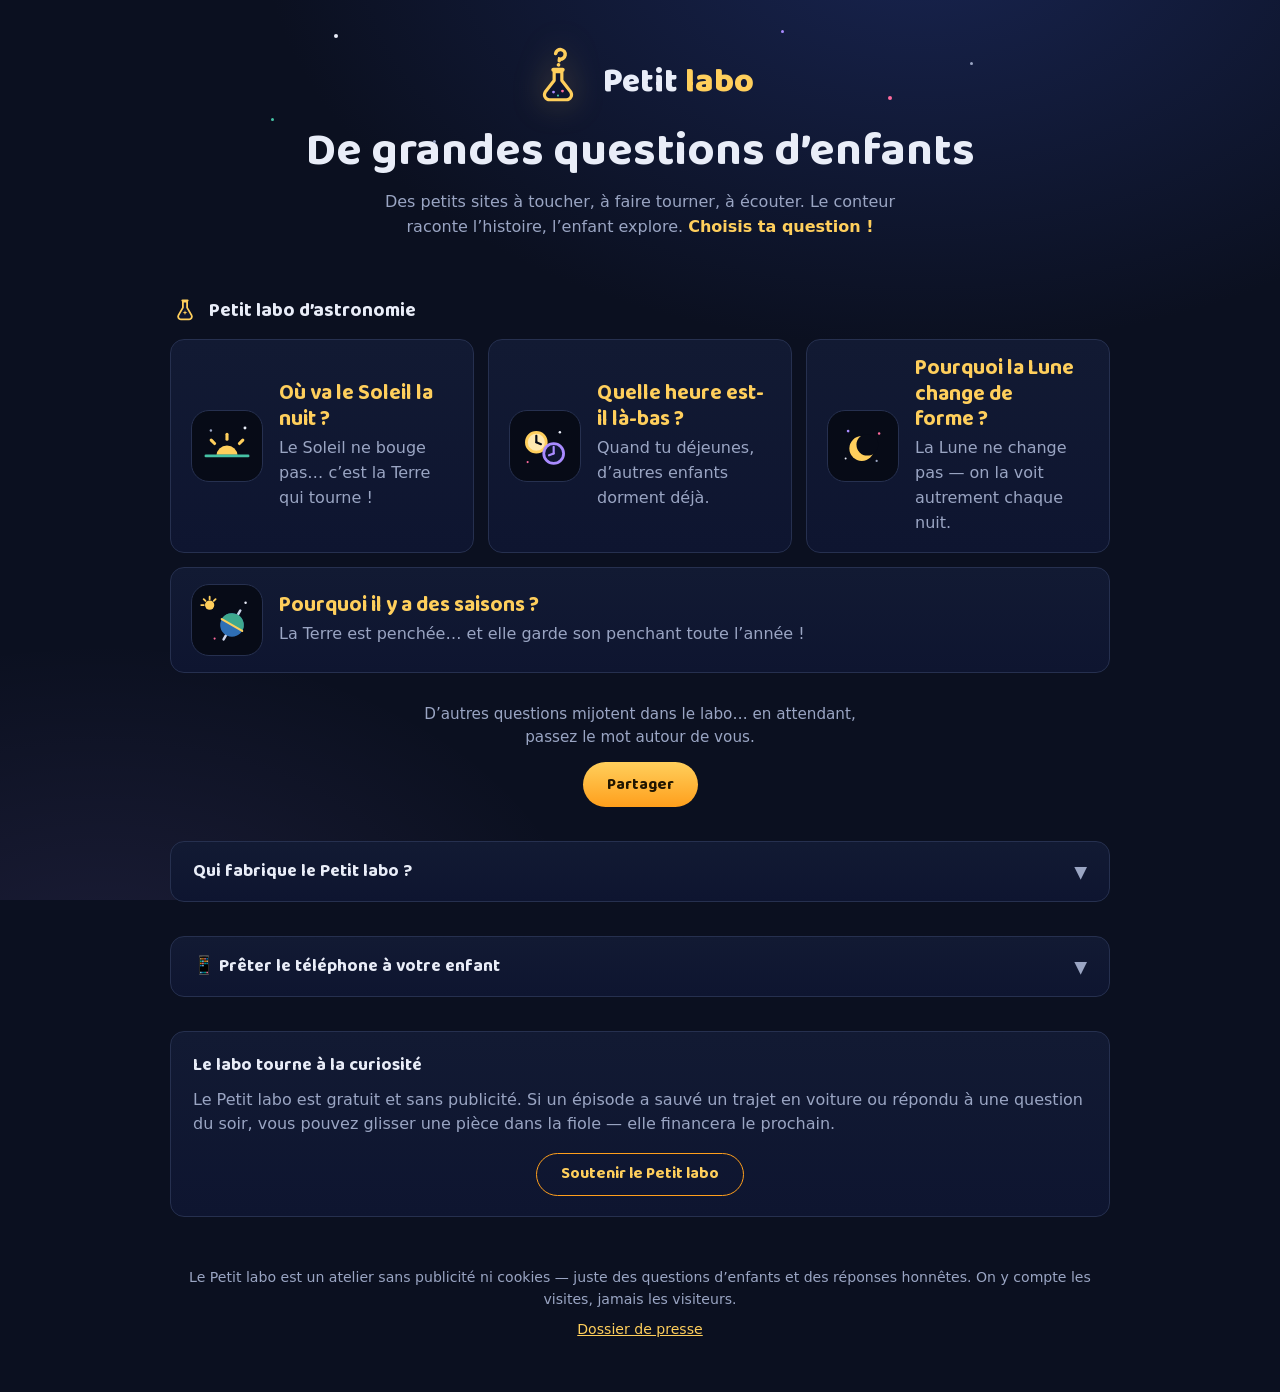
==== index.html @ 90652e2c "feat: l'épisode « Pourquoi il y a des saisons ? » rejoint le portail La carte de l'épisode (médaillo" ====
<!DOCTYPE html>
<html lang="fr">
<head>
  <meta charset="utf-8">
  <meta name="viewport" content="width=device-width, initial-scale=1, maximum-scale=1, user-scalable=no">
  <title>Petit labo — de grandes questions d’enfants</title>
  <meta name="description" content="De grandes questions d’enfants, de petits sites à toucher — gratuits et sans publicité. Où va le Soleil la nuit ? Pourquoi la Lune change de forme ?">
  <!-- socle SEO : adresse canonique (petit-labo.fr, sans www) -->
  <link rel="canonical" href="https://petit-labo.fr/">

  <!-- carte de partage (WhatsApp, iMessage, réseaux) — image générée par tools/build-og.mjs -->
  <meta property="og:type" content="website">
  <meta property="og:url" content="https://petit-labo.fr/">
  <meta property="og:title" content="Petit labo — de grandes questions d’enfants">
  <meta property="og:description" content="Où va le Soleil la nuit ? De petits sites à toucher, à faire tourner, à écouter.">
  <meta property="og:image" content="https://petit-labo.fr/assets/og.png">
  <meta property="og:image:width" content="1200">
  <meta property="og:image:height" content="630">
  <meta property="og:locale" content="fr_FR">
  <meta name="twitter:card" content="summary_large_image">

  <!-- PWA : installable sur l’écran d’accueil, plein écran, portée = tout le domaine -->
  <link rel="manifest" href="/manifest.json">
  <meta name="theme-color" content="#0b1020">
  <meta name="apple-mobile-web-app-capable" content="yes">
  <meta name="apple-mobile-web-app-status-bar-style" content="black-translucent">
  <meta name="apple-mobile-web-app-title" content="Petit labo">
  <link rel="apple-touch-icon" href="/apple-touch-icon.png">
  <link rel="icon" type="image/png" sizes="192x192" href="/icons/icon-192.png">
  <!-- favicon vectoriel : la fiole en version petites tailles (assets/marque/fiole-petite.svg) -->
  <link rel="icon" type="image/svg+xml" href="data:image/svg+xml,%3Csvg xmlns='http://www.w3.org/2000/svg' viewBox='0 0 100 100'%3E%3Cpath d='M44 40 L44 54 L30 72 A8 8 0 0 0 37 84 L63 84 A8 8 0 0 0 70 72 L56 54 L56 40 Z' fill='%230e1530' stroke='%23ffcf5c' stroke-width='6.5' stroke-linejoin='round'/%3E%3Crect x='39.5' y='34' width='21' height='6.5' rx='3.25' fill='%23ffcf5c'/%3E%3Cg transform='rotate(10 53 17)'%3E%3Cpath d='M45.5 13 A7.5 7.5 0 1 1 53 20.5 L53 23' fill='none' stroke='%23ffcf5c' stroke-width='7' stroke-linecap='round'/%3E%3Ccircle cx='53' cy='29.5' r='3.6' fill='%23ffcf5c'/%3E%3C/g%3E%3C/svg%3E">

  <link rel="stylesheet" href="/css/style.css">
  <!-- carte d'identité pour les moteurs de recherche : le site-mère des épisodes,
       en français, gratuit — rien que des faits déjà affichés sur la page -->
  <script type="application/ld+json">
  {
    "@context": "https://schema.org",
    "@type": "WebSite",
    "name": "Petit labo",
    "url": "https://petit-labo.fr/",
    "description": "De grandes questions d’enfants, de petits sites à toucher — gratuits et sans publicité.",
    "inLanguage": "fr"
  }
  </script>
</head>
<body>

  <header class="site-header">
    <!-- quelques étoiles posées dans le ciel de l'en-tête (décor) -->
    <span class="etoile-tete" style="width:4px;height:4px;background:#e9edf8;top:34px;left:16%" aria-hidden="true"></span>
    <span class="etoile-tete" style="width:3px;height:3px;background:#9aa5c3;top:62px;right:13%" aria-hidden="true"></span>
    <span class="etoile-tete" style="width:3px;height:3px;background:#46c2a5;top:118px;left:9%" aria-hidden="true"></span>
    <span class="etoile-tete" style="width:4px;height:4px;background:#ff6b9d;top:96px;right:22%" aria-hidden="true"></span>
    <span class="etoile-tete" style="width:3px;height:3px;background:#a98bff;top:30px;right:34%" aria-hidden="true"></span>
    <span class="etoile-tete" style="width:3px;height:3px;background:#9aa5c3;top:140px;left:27%" aria-hidden="true"></span>
    <!-- la marque d'un bloc : la fiole (assets/marque/fiole.svg) + le nom, côte à côte -->
    <p class="marque">
      <svg class="logo-fiole" viewBox="0 0 100 100" aria-hidden="true">
        <path d="M44 40 L44 54 L30 72 A8 8 0 0 0 37 84 L63 84 A8 8 0 0 0 70 72 L56 54 L56 40 Z"
              fill="#0e1530" stroke="#ffcf5c" stroke-width="5" stroke-linejoin="round"/>
        <circle cx="43" cy="72" r="2.2" fill="#a98bff"/>
        <circle cx="57" cy="70.5" r="2.2" fill="#ff6b9d"/>
        <circle cx="50" cy="77.5" r="1.7" fill="#46c2a5"/>
        <rect x="39.5" y="34" width="21" height="6.5" rx="3.25" fill="#ffcf5c"/>
        <g transform="rotate(10 53 17)">
          <path d="M45.5 13 A7.5 7.5 0 1 1 53 20.5 L53 23"
                fill="none" stroke="#ffcf5c" stroke-width="5.5" stroke-linecap="round"/>
          <circle cx="53" cy="29.5" r="2.9" fill="#ffcf5c"/>
        </g>
      </svg>
      <span class="marque-nom">Petit <span class="or">labo</span></span>
    </p>
    <h1>De grandes questions d’enfants</h1>
    <p class="tagline">Des petits sites à toucher, à faire tourner, à écouter.
      Le conteur raconte l’histoire, l’enfant explore.
      <strong>Choisis ta question !</strong></p>
  </header>

  <main>
    <section class="serie" aria-labelledby="titre-astro">
      <!-- la fiole de la série en tête de rayon, les médaillons SVG maison sur les
           cartes : plus d'emoji-illustration sur le portail (règle de la charte) -->
      <h2 id="titre-astro">
        <svg class="serie-fiole" viewBox="0 0 100 100" aria-hidden="true">
          <path d="M43 22 L43 42 L28 68 A9 9 0 0 0 36 81 L64 81 A9 9 0 0 0 72 68 L57 42 L57 22 Z"
                fill="#0e1530" stroke="#ffcf5c" stroke-width="6" stroke-linejoin="round"/>
          <path d="M50 51 L52 57 L58 59 L52 61 L50 67 L48 61 L42 59 L48 57 Z" fill="#ffcf5c"/>
          <rect x="38" y="15" width="24" height="7" rx="3.5" fill="#ffcf5c"/>
        </svg>
        Petit labo d’astronomie</h2>

      <nav class="cartes" aria-label="Les épisodes du Petit labo d’astronomie">
        <a class="carte" href="/ou-va-le-soleil/">
          <span class="carte-medaillon" aria-hidden="true">
            <svg viewBox="0 0 100 100">
              <defs><clipPath id="med-soleil"><rect x="0" y="0" width="100" height="64"/></clipPath></defs>
              <g clip-path="url(#med-soleil)">
                <circle cx="50" cy="66" r="17" fill="#ffcf5c"/>
                <path d="M50 39 L50 31" stroke="#ffcf5c" stroke-width="5" stroke-linecap="round"/>
                <path d="M30 46 L24.5 40.5" stroke="#ffcf5c" stroke-width="5" stroke-linecap="round"/>
                <path d="M70 46 L75.5 40.5" stroke="#ffcf5c" stroke-width="5" stroke-linecap="round"/>
              </g>
              <path d="M16 66 L84 66" stroke="#46c2a5" stroke-width="4.5" stroke-linecap="round"/>
              <circle cx="24" cy="25" r="2" fill="#9aa5c3"/>
              <circle cx="79" cy="21" r="2.4" fill="#e9edf8"/>
            </svg>
          </span>
          <span class="carte-texte">
            <span class="carte-titre">Où va le Soleil la nuit&nbsp;?</span>
            <span class="carte-sous">Le Soleil ne bouge pas… c’est la Terre qui tourne&nbsp;!</span>
          </span>
        </a>
        <a class="carte" href="/la-terre-tourne/">
          <span class="carte-medaillon" aria-hidden="true">
            <svg viewBox="0 0 100 100">
              <!-- les horloges jumelles de l'épisode : chez nous en plein jour,
                   là-bas dans la nuit — même heure de la Terre, deux cadrans -->
              <circle cx="36" cy="44" r="16" fill="#ffe9b0"/>
              <circle cx="36" cy="44" r="16" fill="none" stroke="#ffcf5c" stroke-width="4.5"/>
              <path d="M36 44 L36 33.5" stroke="#070b17" stroke-width="3.5" stroke-linecap="round"/>
              <path d="M36 44 L43.5 47" stroke="#070b17" stroke-width="3.5" stroke-linecap="round"/>
              <circle cx="64" cy="62" r="16" fill="#0e1530"/>
              <circle cx="64" cy="62" r="16" fill="none" stroke="#a98bff" stroke-width="4.5"/>
              <path d="M64 62 L64 51.5" stroke="#a98bff" stroke-width="3.5" stroke-linecap="round"/>
              <path d="M64 62 L56.5 65" stroke="#a98bff" stroke-width="3.5" stroke-linecap="round"/>
              <circle cx="74" cy="28" r="2" fill="#e9edf8"/>
              <circle cx="22" cy="76" r="1.7" fill="#ff6b9d"/>
            </svg>
          </span>
          <span class="carte-texte">
            <span class="carte-titre">Quelle heure est-il là-bas&nbsp;?</span>
            <span class="carte-sous">Quand tu déjeunes, d’autres enfants dorment déjà.</span>
          </span>
        </a>
        <a class="carte" href="/la-lune-change-de-forme/">
          <span class="carte-medaillon" aria-hidden="true">
            <svg viewBox="0 0 100 100">
              <circle cx="48" cy="54" r="20" fill="#ffcf5c"/>
              <circle cx="57" cy="48" r="17.5" fill="#070b17"/>
              <circle cx="26" cy="26" r="2.2" fill="#a98bff"/>
              <circle cx="76" cy="30" r="2" fill="#ff6b9d"/>
              <circle cx="72" cy="74" r="1.8" fill="#9aa5c3"/>
              <circle cx="22" cy="70" r="1.6" fill="#e9edf8"/>
            </svg>
          </span>
          <span class="carte-texte">
            <span class="carte-titre">Pourquoi la Lune change de forme&nbsp;?</span>
            <span class="carte-sous">La Lune ne change pas — on la voit autrement chaque nuit.</span>
          </span>
        </a>
        <a class="carte" href="/la-terre-est-penchee/">
          <span class="carte-medaillon" aria-hidden="true">
            <svg viewBox="0 0 100 100">
              <!-- la Terre penchée de l'épisode : l'axe fixe, les deux moitiés
                   et l'équateur doré, le Soleil qui ne bouge pas -->
              <circle cx="22" cy="26" r="7.5" fill="#ffcf5c"/>
              <path d="M22 12.5 L22 16.5 M8.5 26 L12.5 26 M12.4 16.4 L15.3 19.3 M31.6 16.4 L28.7 19.3"
                    stroke="#ffcf5c" stroke-width="3" stroke-linecap="round"/>
              <path d="M44.5 81.4 L71.5 34.6" stroke="#cdd5ea" stroke-width="4" stroke-linecap="round"/>
              <circle cx="58" cy="58" r="19" fill="#2f6fb5"/>
              <path d="M41.5 48.5 A19 19 0 0 1 74.5 67.5 Z" fill="#3fa98e"/>
              <path d="M41.5 48.5 L74.5 67.5" stroke="#ffcf5c" stroke-width="3.5" stroke-linecap="round"/>
              <circle cx="80" cy="22" r="2" fill="#e9edf8"/>
              <circle cx="30" cy="80" r="1.7" fill="#ff6b9d"/>
            </svg>
          </span>
          <span class="carte-texte">
            <span class="carte-titre">Pourquoi il y a des saisons&nbsp;?</span>
            <span class="carte-sous">La Terre est penchée… et elle garde son penchant toute l’année !</span>
          </span>
        </a>
      </nav>

    </section>

    <!-- Le partage accompagne les épisodes sans leur voler la vedette : une
         phrase et un bouton sous les cartes (l'« à venir » et l'invitation à
         partager fusionnés en un seul moment). js/partage.js fait le geste
         (partage natif du téléphone si le navigateur sait, copie du lien
         sinon, jamais d'échec silencieux). -->
    <div class="partage">
      <p class="partage-phrase">D’autres questions mijotent dans le labo…
        en attendant, passez le mot autour de vous.</p>
      <p class="partage-action">
        <button id="btn-partager" type="button">Partager</button>
        <span id="partage-etat" role="status" aria-live="polite" hidden></span>
      </p>
    </div>

    <!-- Qui est derrière le labo : posé AVANT le bloc de soutien, parce qu'on
         ne demande rien à quelqu'un qui ne sait pas à qui il a affaire.
         Replié comme les conseils : c'est du texte de parent, pas d'enfant. -->
    <section class="panel a-propos" aria-labelledby="titre-a-propos">
      <details>
        <summary><h2 class="a-propos-titre" id="titre-a-propos">Qui fabrique le Petit labo&nbsp;?</h2></summary>
        <div class="a-propos-corps">
          <p>Ingénieur de formation, papa avant tout&nbsp;: j’ai fabriqué le Petit
            labo pour mes enfants. Les mots ne manquaient pas&nbsp;— ce qui
            manquait, c’était de quoi leur montrer. Alors j’ai fait des images
            qu’on touche et qu’on fait tourner. Puis j’ai eu envie de les
            partager.</p>
          <p>Chaque épisode prend une question et lui ajoute ce qu’une explication
            seule ne peut pas donner&nbsp;: une image, et une expérience à faire du
            bout du doigt. Vous racontez, l’enfant fait tourner la Terre et voit
            la nuit arriver.</p>
          <p>Le labo est ludique mais honnête&nbsp;: on simplifie franchement, on ne
            ment jamais. Chaque épisode porte sa «&nbsp;note aux parents&nbsp;»
            qui dit exactement ce qu’il a simplifié, et pourquoi.</p>
        </div>
      </details>
    </section>

    <section class="panel conseils">
      <details>
        <summary><h2 class="conseils-titre">📱 Prêter le téléphone à votre enfant</h2></summary>
        <div class="conseils-corps">
          <p>Deux petits réglages, et votre enfant peut explorer tout seul, sans
            sortir du labo ni appeler la maîtresse par accident.</p>

          <h3>1&nbsp;· Mettre le labo sur l’écran d’accueil</h3>
          <p id="deja-installe" hidden>✅ C’est fait&nbsp;: vous êtes déjà dans le
            labo installé, en plein écran.</p>
          <p id="bloc-installer" hidden><button id="btn-installer" type="button">➕
            Installer le Petit labo</button><br>
            Un appui, et l’icône arrive sur l’écran d’accueil.</p>
          <p id="conseil-ios"><strong>iPhone / iPad</strong> — dans Safari&nbsp;: bouton
            <em>Partager</em> (le carré avec la flèche), puis
            <em>«&nbsp;Sur l’écran d’accueil&nbsp;»</em> (Apple n’autorise pas les sites
            à le faire à votre place). Le labo s’ouvrira en plein écran, sans barre
            d’adresse ni onglets.</p>
          <p id="conseil-android"><strong>Android</strong> — dans Chrome&nbsp;: menu <em>⋮</em>, puis
            <em>«&nbsp;Ajouter à l’écran d’accueil&nbsp;»</em>.</p>

          <h3>2&nbsp;· Verrouiller le téléphone sur le labo</h3>
          <p><strong>iPhone / iPad</strong> — activez une fois
            <em>Réglages → Accessibilité → Accès guidé</em>. Ensuite, labo ouvert&nbsp;:
            triple-clic sur le bouton latéral → <em>Démarrer</em>. L’enfant ne peut
            plus changer d’appli&nbsp;; triple-clic + code pour sortir.</p>
          <p><strong>Android</strong> — activez une fois
            <em>Paramètres → Sécurité → Épinglage d’appli</em>. Ensuite&nbsp;:
            bouton des applis récentes, icône du labo, <em>«&nbsp;Épingler&nbsp;»</em>.</p>
        </div>
      </details>
    </section>

    <!-- Soutien libre : en dernier, juste avant le pied de page — la place
         d'un pourboire, on le propose après, on ne le brandit pas pendant.
         Masqué tant que js/soutien.js n'a pas de pseudo : on ne montre
         jamais au parent un bouton qui ne mène nulle part. -->
    <section class="panel soutien" id="soutien" aria-labelledby="titre-soutien" hidden>
      <h2 id="titre-soutien">Le labo tourne à la curiosité</h2>
      <p>Le Petit labo est gratuit et sans publicité. Si un épisode
        a sauvé un trajet en voiture ou répondu à une question du soir, vous
        pouvez glisser une pièce dans la fiole&nbsp;— elle financera le prochain.</p>
      <p class="soutien-action">
        <a id="lien-soutien" href="#" rel="noopener noreferrer" target="_blank">
          Soutenir le Petit labo</a>
      </p>
    </section>
  </main>

  <footer class="site-footer">
    <!-- un seul paragraphe : la promesse et la mesure disaient deux fois
         « sans cookie » — fusionnées, l'argument porte mieux -->
    <p>Le Petit labo est un atelier sans publicité ni cookies —
      juste des questions d’enfants et des réponses honnêtes.
      On y compte les visites, jamais les visiteurs.</p>
    <!-- le pont vers le dossier de presse : discret, en dernière ligne — il
         s'adresse à qui écrit sur le labo, jamais au parent qui vient jouer -->
    <p class="pied-presse"><a href="/presse/">Dossier de presse</a></p>
  </footer>

  <script src="/js/install.js" defer></script>
  <script src="/js/partage.js" defer></script>
  <script src="/js/soutien.js" defer></script>
  <script src="/js/mesure.js" defer></script>
  <!-- Safari iOS ignore user-scalable=no dans le navigateur : on bloque
       aussi le geste de pincement lui-même pour empêcher tout zoom -->
  <script>
    document.addEventListener('gesturestart', function (e) { e.preventDefault(); });
  </script>
</body>
</html>
---- css/style.css ----
/* Petit labo — portail de la famille (petit-labo.fr).
   Thème sombre « espace » de la série d'astronomie, rond et joueur (public : 5 ans).
   Zéro dépendance. Compat mobiles anciens : pas d'inset, pas d'aspect-ratio requis. */

/* la rondeur des titres : Baloo 2, auto-hébergée (assets/fonts/, licence OFL),
   variable 400–800 — le corps du texte reste en pile système */
@font-face {
  font-family: "Baloo 2";
  src: url("/assets/fonts/baloo2-latin.woff2") format("woff2");
  font-weight: 400 800;
  font-style: normal;
  font-display: swap;
}

:root {
  --titres: "Baloo 2", "Arial Rounded MT Bold", "Trebuchet MS", system-ui, sans-serif;
  --bg: #0b1020;
  --bg2: #0e1530;
  --surface: #121a33;
  --surface-2: #1c2540;
  --border: #26304f;
  --text: #e9edf8;
  --muted: #9aa5c3;
  --sun: #ffcf5c;
  --sun-deep: #ff9f1c;
  --rose: #ff6b9d;
  --teal: #46c2a5;
  --violet: #a98bff;
  --radius: 14px;
}

* { box-sizing: border-box; }

body {
  margin: 0;
  /* pas de zoom au double-tap sur mobile (le pincement est bloqué par la
     balise viewport et le garde-fou gesturestart dans index.html) */
  touch-action: manipulation;
  background-color: var(--bg);
  background-image:
    radial-gradient(1100px 700px at 72% -8%, #182450 0%, rgba(11, 16, 32, 0) 60%),
    radial-gradient(900px 600px at 8% 108%, rgba(169, 139, 255, 0.10) 0%, rgba(11, 16, 32, 0) 55%);
  background-attachment: fixed;
  color: var(--text);
  font-family: system-ui, -apple-system, "Segoe UI", Roboto, sans-serif;
  line-height: 1.55;
}

/* ---------- entête ---------- */

/* la marque se lit d'un bloc : fiole + nom côte à côte (plus d'empilement en
   pyramide), le titre-question dessous, quelques étoiles posées dans le ciel */
.site-header {
  position: relative;
  max-width: 900px; margin: 0 auto; padding: 46px 20px 12px; text-align: center;
}
.marque {
  display: -webkit-flex; display: flex;
  -webkit-align-items: center; align-items: center;
  -webkit-justify-content: center; justify-content: center;
  gap: 13px; margin: 0 0 4px;
}
.logo-fiole {
  display: block; width: 64px; height: 64px;
  filter: drop-shadow(0 0 16px rgba(255, 207, 92, .25));
  -webkit-filter: drop-shadow(0 0 16px rgba(255, 207, 92, .25));
}
.marque-nom {
  font-family: var(--titres); font-weight: 800; font-size: 2.1rem;
  line-height: 1; color: var(--text); padding-top: 10px;
}
.marque-nom .or { color: var(--sun); }
.site-header h1 {
  font-family: var(--titres); font-weight: 700;
  margin: .35em 0 .25em; font-size: clamp(2rem, 5.5vw, 2.9rem); line-height: 1.12;
}
.tagline { margin: 0 auto; max-width: 56ch; color: var(--muted); }
.tagline strong { color: var(--sun); }
.etoile-tete { position: absolute; border-radius: 50%; pointer-events: none; }

main { max-width: 980px; margin: 0 auto; padding: 18px 20px 40px; }

.panel {
  background: linear-gradient(180deg, var(--surface), var(--bg2));
  border: 1px solid var(--border);
  border-radius: var(--radius);
}

/* ---------- la série et ses cartes ---------- */

.serie { margin: 26px 0 8px; }
.serie h2 {
  font-family: var(--titres); font-weight: 700; font-size: 1.2rem; margin: 0 0 14px;
  display: -webkit-flex; display: flex;
  -webkit-align-items: center; align-items: center; gap: 9px;
}
.serie-fiole { width: 30px; height: 30px; -webkit-flex-shrink: 0; flex-shrink: 0; }

.cartes { display: block; }

/* carte = médaillon SVG maison + texte, côte à côte (les emojis-illustrations
   sont bannis du portail : langage de la fiole partout) */
.carte {
  display: -webkit-flex; display: flex;
  -webkit-align-items: center; align-items: center;
  gap: 16px;
  background: linear-gradient(180deg, var(--surface), var(--bg2));
  border: 1px solid var(--border);
  border-radius: var(--radius);
  padding: 16px 20px;
  margin: 0 0 14px;
  color: var(--text);
  text-decoration: none;
  -webkit-transform: translateZ(0);
}
.carte:hover, .carte:focus {
  border-color: var(--sun-deep);
  background: linear-gradient(180deg, var(--surface-2), var(--bg2));
}
.carte-medaillon {
  -webkit-flex: 0 0 auto; flex: 0 0 auto;
  width: 72px; height: 72px; border-radius: 18px;
  background: #070b17; border: 1px solid var(--border);
  display: -webkit-flex; display: flex;
  -webkit-align-items: center; align-items: center;
  -webkit-justify-content: center; justify-content: center;
}
.carte-medaillon svg { width: 62px; height: 62px; display: block; }
.carte-texte { display: block; min-width: 0; }
.carte-titre { display: block; font-family: var(--titres); font-size: 1.32rem; line-height: 1.2; font-weight: 700; color: var(--sun); }
.carte-sous { display: block; margin-top: 4px; color: var(--muted); }

/* côte à côte dès qu'il y a la place */
@media (min-width: 720px) {
  .cartes { display: -webkit-flex; display: flex; -webkit-flex-wrap: wrap; flex-wrap: wrap; gap: 14px; }
  .carte { -webkit-flex: 1 1 280px; flex: 1 1 280px; margin: 0; }
}

/* ---------- le partage (sous les cartes : il accompagne, il ne domine pas) ---------- */

.partage { margin: 30px 0 0; text-align: center; }
.partage-phrase { margin: 0 auto; max-width: 46ch; color: var(--muted); font-size: .95rem; }
.partage-action { margin: 12px 0 0; }
/* le seul bouton plein visible de la page (règle de la charte) : il revient
   à l'action principale, et le bouche-à-oreille est le canal n° 1 du plan —
   le soutien, lui, passe en contour */
#btn-partager {
  font-family: var(--titres); font-size: 1rem; font-weight: 700;
  color: #201500; background: linear-gradient(180deg, var(--sun), var(--sun-deep));
  border: none; border-radius: 999px;
  padding: 10px 24px; cursor: pointer;
}
#btn-partager:hover, #btn-partager:focus { background: var(--sun); }
#btn-partager:focus-visible { outline: 2px solid var(--sun); outline-offset: 3px; }
#partage-etat { display: block; margin-top: 10px; color: var(--teal); font-size: .95rem; }

/* ---------- blocs repliés destinés au parent (conseils, à propos) ---------- */

.conseils, .a-propos { margin: 34px 0 0; padding: 4px 22px; }
.conseils summary, .a-propos summary {
  cursor: pointer; padding: 12px 0; list-style: none;
  display: -webkit-flex; display: flex;
  -webkit-align-items: center; align-items: center;
  -webkit-justify-content: space-between; justify-content: space-between;
}
.conseils summary::-webkit-details-marker,
.a-propos summary::-webkit-details-marker { display: none; }
.conseils-titre, .a-propos-titre { font-family: var(--titres); font-weight: 700; font-size: 1.1rem; margin: 0; }
.conseils summary::after, .a-propos summary::after {
  content: "▾"; color: var(--muted); margin-left: 10px;
  font-size: 1.6rem; line-height: 1;
  -webkit-flex-shrink: 0; flex-shrink: 0;
}
.conseils details[open] summary::after,
.a-propos details[open] summary::after { content: "▴"; }
.conseils-corps, .a-propos-corps { padding: 0 0 18px; color: var(--muted); }
.conseils-corps h3 { color: var(--text); font-size: .98rem; margin: 18px 0 6px; }
.conseils-corps p { margin: 6px 0; }
.a-propos-corps p { margin: 0 0 10px; }
.conseils-corps em { color: var(--text); font-style: normal; font-weight: 600; }

#btn-installer {
  font-family: inherit; font-size: 1rem; font-weight: 700;
  color: #201500; background: linear-gradient(180deg, var(--sun), var(--sun-deep));
  border: none; border-radius: 999px; padding: 10px 22px; margin: 4px 0 6px;
  cursor: pointer;
}
#btn-installer:hover, #btn-installer:focus { background: var(--sun); }

/* ---------- pied de page ---------- */

.site-footer {
  max-width: 980px; margin: 0 auto; padding: 10px 20px 44px;
  color: var(--muted); font-size: .88rem; text-align: center;
}
.site-footer p { margin: 0 0 8px; }
/* le lien vers le dossier de presse : une ligne à part, à la taille du pied
   de page, en or comme tout lien de la famille — discret par sa place, pas
   par sa couleur (la version grisée se perdait, retour de David) */
.pied-presse a { color: var(--sun); }

/* ---------- le soutien libre (masqué tant que js/soutien.js n'est pas réglé) ---------- */

.soutien { margin: 34px 0 0; padding: 20px 22px; }
/* pas de couleur, comme tous les titres de section du portail (h1, titre de
   série, blocs repliés). La charte « couleur = fonction » du skill, qui donne
   l'or à ce qui explique, ne vaut que pour les pages d'épisode : elle sert le
   repérage de l'enfant d'un épisode à l'autre, et ces blocs-ci sont repliés,
   destinés au parent. Ici c'est donc la cohérence du portail qui tranche.
   L'accent doré du bloc est porté par le bouton, seul élément cliquable. */
.soutien h2 {
  font-family: var(--titres); font-weight: 700; font-size: 1.1rem;
  margin: 0 0 8px;
}
.soutien p { margin: 0; color: var(--muted); }
.soutien p.soutien-action { margin-top: 16px; text-align: center; }
/* en contour : le pourboire se propose, il ne se brandit pas — l'or plein
   appartient au bouton Partager */
.soutien-action a {
  display: inline-block; text-decoration: none;
  font-family: var(--titres); font-size: 1rem; font-weight: 700;
  color: var(--sun); background: none;
  border: 1.5px solid var(--sun-deep); border-radius: 999px;
  padding: 8px 24px;
}
.soutien-action a:hover, .soutien-action a:focus { background: rgba(255, 207, 92, .14); }
.soutien-action a:focus-visible { outline: 2px solid var(--sun); outline-offset: 3px; }
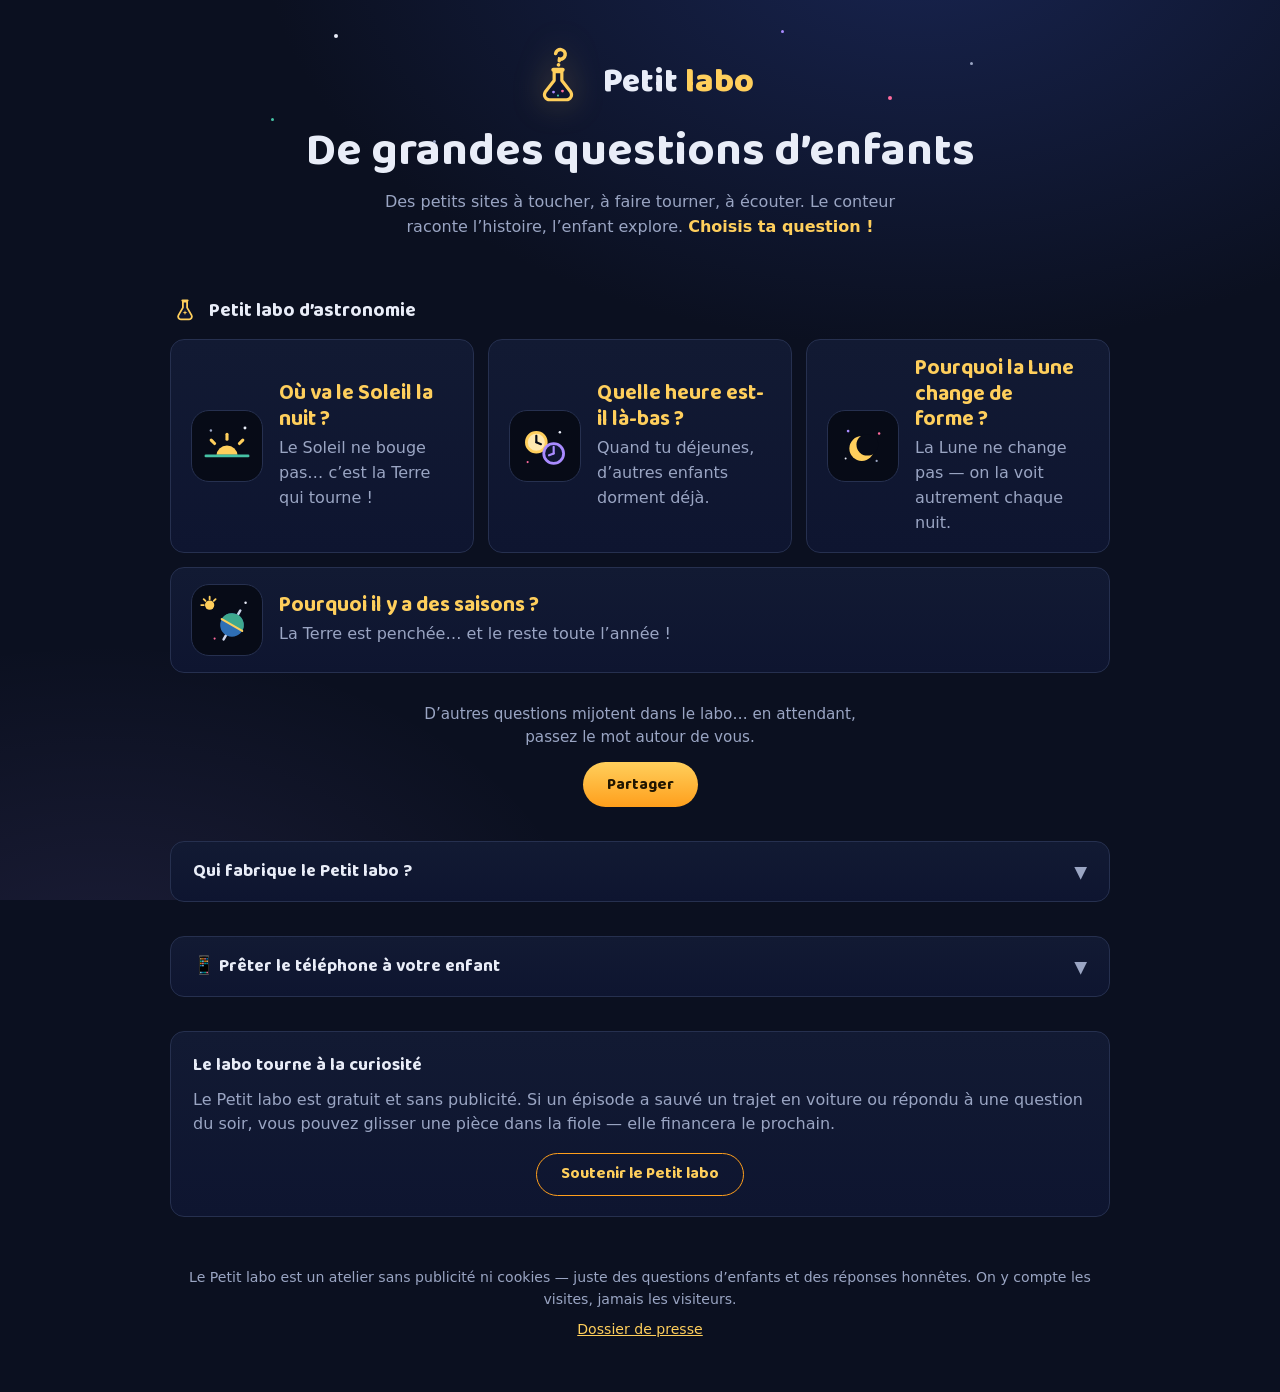
==== commit 64be0f5c: "fix: la carte des saisons tient en deux lignes comme ses voisines « …et le reste toute l'année ! » —" ====
--- a/index.html
+++ b/index.html
@@ -167,7 +167,7 @@
           </span>
           <span class="carte-texte">
             <span class="carte-titre">Pourquoi il y a des saisons&nbsp;?</span>
-            <span class="carte-sous">La Terre est penchée… et elle garde son penchant toute l’année !</span>
+            <span class="carte-sous">La Terre est penchée… et le reste toute l’année !</span>
           </span>
         </a>
       </nav>
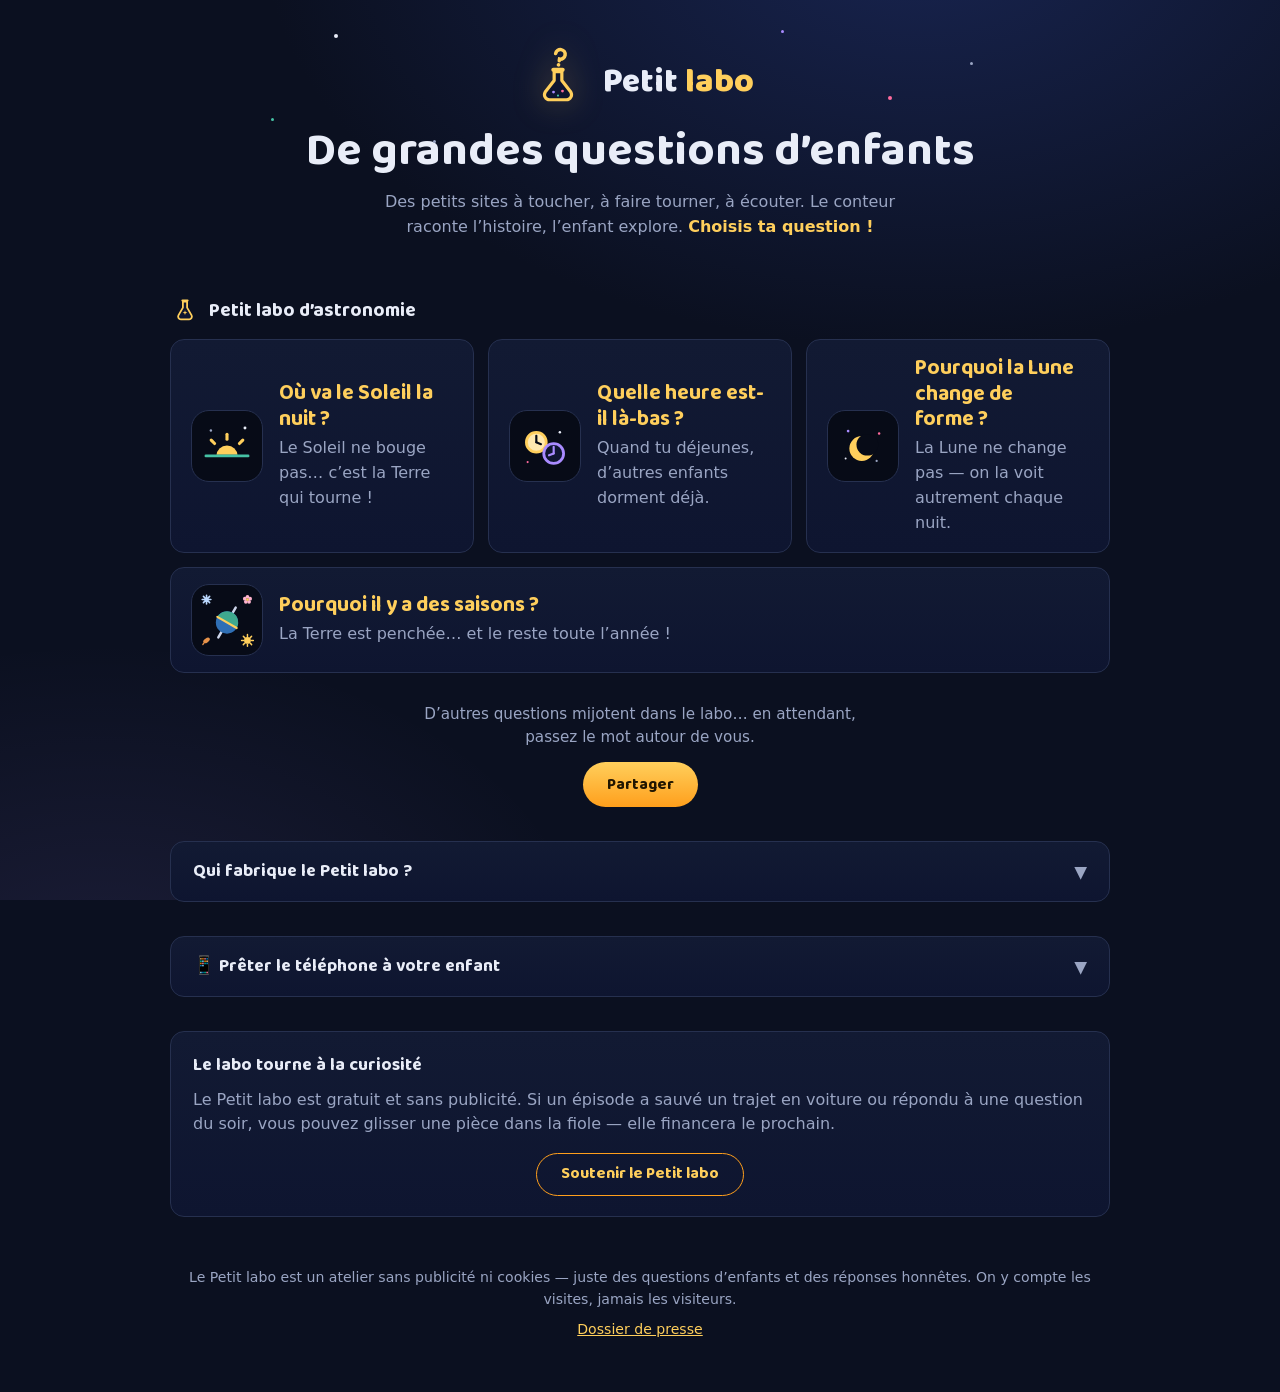
==== commit 5940a0a3: "feat: l'icône des saisons dit les quatre saisons Le médaillon passe à la variante C (choix utilisate" ====
--- a/index.html
+++ b/index.html
@@ -152,17 +152,26 @@
         <a class="carte" href="/la-terre-est-penchee/">
           <span class="carte-medaillon" aria-hidden="true">
             <svg viewBox="0 0 100 100">
-              <!-- la Terre penchée de l'épisode : l'axe fixe, les deux moitiés
-                   et l'équateur doré, le Soleil qui ne bouge pas -->
-              <circle cx="22" cy="26" r="7.5" fill="#ffcf5c"/>
-              <path d="M22 12.5 L22 16.5 M8.5 26 L12.5 26 M12.4 16.4 L15.3 19.3 M31.6 16.4 L28.7 19.3"
-                    stroke="#ffcf5c" stroke-width="3" stroke-linecap="round"/>
-              <path d="M44.5 81.4 L71.5 34.6" stroke="#cdd5ea" stroke-width="4" stroke-linecap="round"/>
-              <circle cx="58" cy="58" r="19" fill="#2f6fb5"/>
-              <path d="M41.5 48.5 A19 19 0 0 1 74.5 67.5 Z" fill="#3fa98e"/>
-              <path d="M41.5 48.5 L74.5 67.5" stroke="#ffcf5c" stroke-width="3.5" stroke-linecap="round"/>
-              <circle cx="80" cy="22" r="2" fill="#e9edf8"/>
-              <circle cx="30" cy="80" r="1.7" fill="#ff6b9d"/>
+              <path d="M36 78 L64 30" stroke="#cdd5ea" stroke-width="4" stroke-linecap="round"/>
+              <circle cx="50" cy="54" r="18" fill="#2f6fb5"/>
+              <path d="M34.4 45 A18 18 0 0 1 65.6 63 Z" fill="#3fa98e"/>
+              <path d="M34.4 45 L65.6 63" stroke="#ffcf5c" stroke-width="3.5" stroke-linecap="round"/>
+              <g stroke="#bcd9ff" stroke-width="2.6" stroke-linecap="round">
+                <path d="M17 10 L17 24 M10 17 L24 17 M12 12 L22 22 M22 12 L12 22"/>
+              </g>
+              <g fill="#ffb3cd">
+                <circle cx="83" cy="12.5" r="3"/><circle cx="87.3" cy="15.6" r="3"/>
+                <circle cx="85.6" cy="20.7" r="3"/><circle cx="80.4" cy="20.7" r="3"/>
+                <circle cx="78.7" cy="15.6" r="3"/>
+              </g>
+              <circle cx="83" cy="17" r="2.2" fill="#ffcf5c"/>
+              <circle cx="83" cy="83" r="5.5" fill="#ffcf5c"/>
+              <g stroke="#ffcf5c" stroke-width="2.4" stroke-linecap="round">
+                <path d="M83 73.5 L83 76.5 M83 89.5 L83 92.5 M73.5 83 L76.5 83 M89.5 83 L92.5 83
+                         M76.3 76.3 L78.4 78.4 M87.6 87.6 L89.7 89.7 M89.7 76.3 L87.6 78.4 M78.4 87.6 L76.3 89.7"/>
+              </g>
+              <ellipse cx="17" cy="83" rx="6" ry="3.4" fill="#e8934a" transform="rotate(-35 17 83)"/>
+              <path d="M13 87 L11 89.5" stroke="#e8934a" stroke-width="2" stroke-linecap="round"/>
             </svg>
           </span>
           <span class="carte-texte">
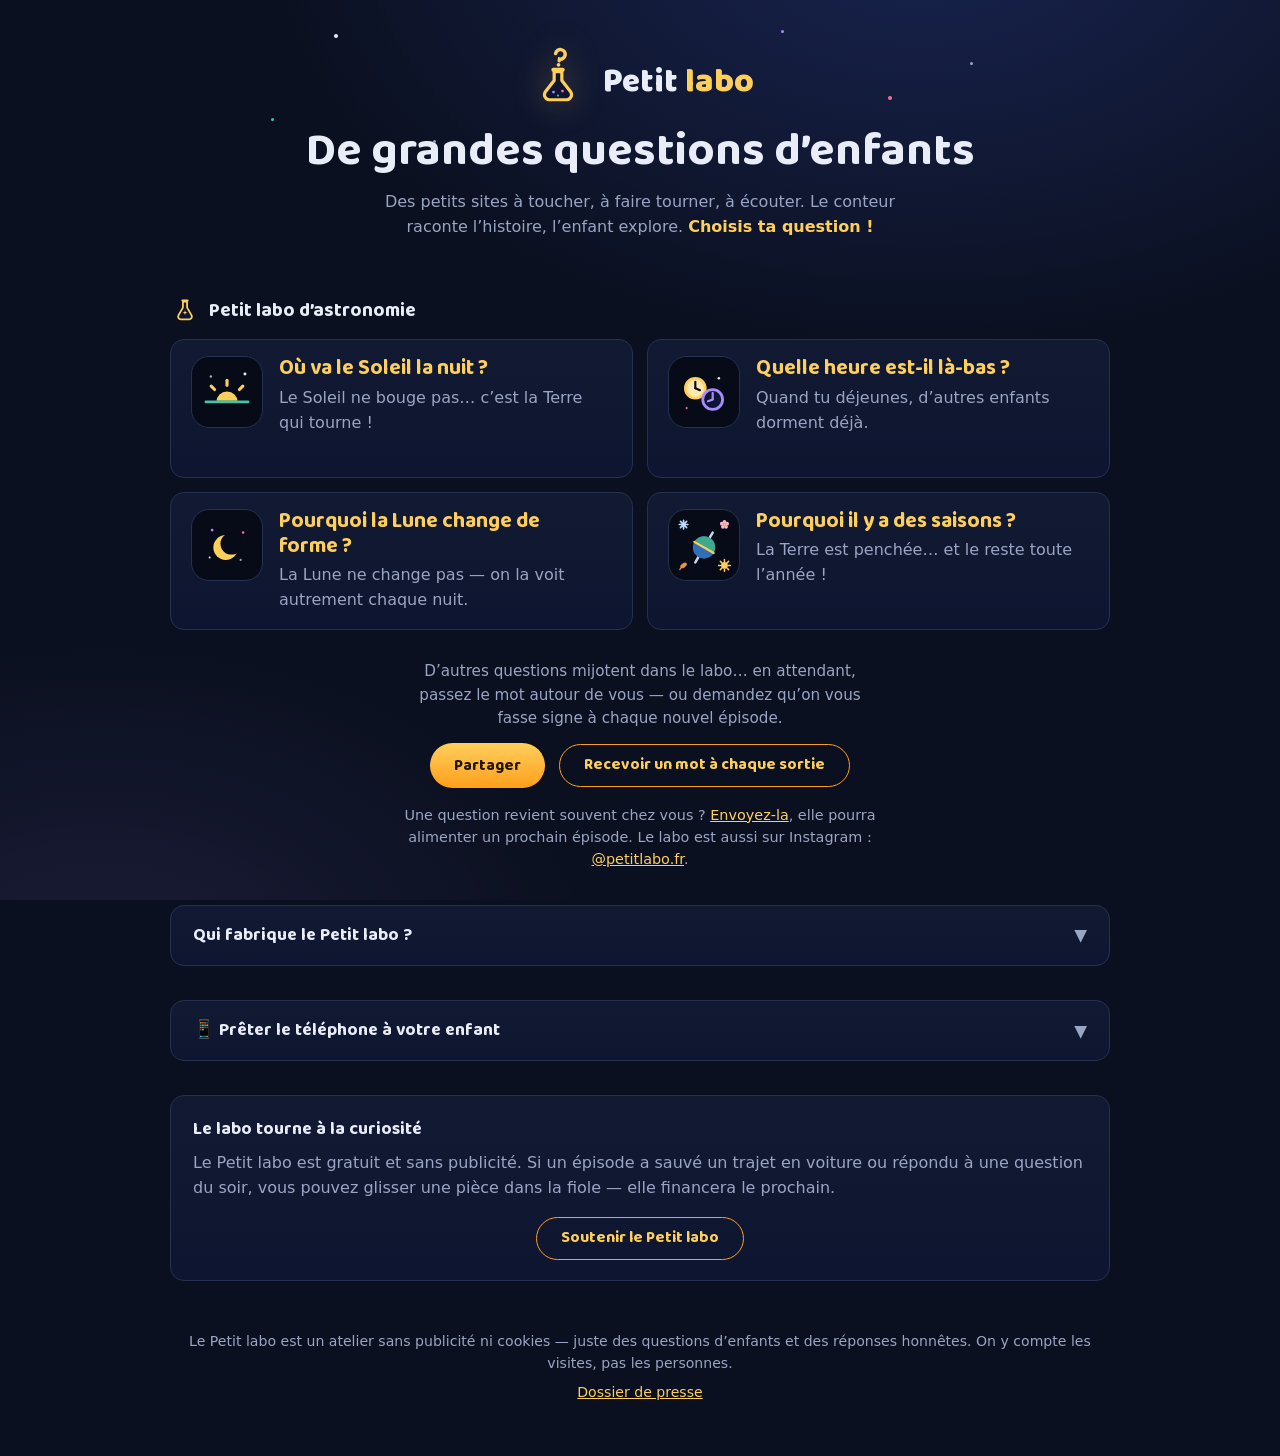
==== commit 52c4a4d0: "Accueil : le bloc « la suite » ouvre deux portes vers bonjour@petit-labo.fr Sous les cartes, à côté " ====
--- a/index.html
+++ b/index.html
@@ -183,18 +183,32 @@
 
     </section>
 
-    <!-- Le partage accompagne les épisodes sans leur voler la vedette : une
-         phrase et un bouton sous les cartes (l'« à venir » et l'invitation à
-         partager fusionnés en un seul moment). js/partage.js fait le geste
-         (partage natif du téléphone si le navigateur sait, copie du lien
-         sinon, jamais d'échec silencieux). -->
+    <!-- La suite, sous les cartes : l'« à venir », le partage et les deux
+         portes vers bonjour@petit-labo.fr en un seul moment. Partager garde
+         l'or plein (bouche-à-oreille = canal n° 1 du plan) ; « Recevoir un
+         mot à chaque sortie » est un mailto pré-rempli en pilule contour : le
+         parent n'a rien à taper, il envoie. Le site est statique, on ne
+         collecte aucune adresse — c'est le parent qui écrit, et il se
+         désinscrit en répondant. Objets distincts pour trier d'un coup d'œil
+         dans la boîte. Instagram : un lien texte nu, jamais un widget (« ni
+         bouton de réseau social qui vous suit », page presse).
+         js/partage.js fait le geste de partage (natif sinon copie du lien,
+         jamais d'échec silencieux). -->
     <div class="partage">
       <p class="partage-phrase">D’autres questions mijotent dans le labo…
-        en attendant, passez le mot autour de vous.</p>
+        en attendant, passez le mot autour de vous — ou demandez qu’on vous
+        fasse signe à chaque nouvel épisode.</p>
       <p class="partage-action">
         <button id="btn-partager" type="button">Partager</button>
+        <a class="pilule-contour" href="mailto:bonjour@petit-labo.fr?subject=Les%20prochains%20%C3%A9pisodes%20du%20Petit%20labo&amp;body=Bonjour%20David%2C%0A%0AUn%20petit%20mot%20%C3%A0%20chaque%20nouvel%20%C3%A9pisode%20%3F%0A%0AMerci%20!">Recevoir
+          un mot à chaque sortie</a>
         <span id="partage-etat" role="status" aria-live="polite" hidden></span>
       </p>
+      <p class="partage-suite">Une question revient souvent chez vous&nbsp;?
+        <a href="mailto:bonjour@petit-labo.fr?subject=Une%20question%20d%E2%80%99enfant%20pour%20le%20Petit%20labo&amp;body=Bonjour%20David%2C%0A%0AVoici%20une%20question%20qui%20revient%20souvent%20%C3%A0%20la%20maison%20%3A%0A%0A">Envoyez-la</a>,
+        elle pourra alimenter un prochain épisode.
+        Le labo est aussi sur Instagram&nbsp;:
+        <a href="https://www.instagram.com/petitlabo.fr/" rel="noopener">@petitlabo.fr</a>.</p>
     </div>
 
     <!-- Qui est derrière le labo : posé AVANT le bloc de soutien, parce qu'on
@@ -274,7 +288,7 @@
          « sans cookie » — fusionnées, l'argument porte mieux -->
     <p>Le Petit labo est un atelier sans publicité ni cookies —
       juste des questions d’enfants et des réponses honnêtes.
-      On y compte les visites, jamais les visiteurs.</p>
+      On y compte les visites, pas les personnes.</p>
     <!-- le pont vers le dossier de presse : discret, en dernière ligne — il
          s'adresse à qui écrit sur le labo, jamais au parent qui vient jouer -->
     <p class="pied-presse"><a href="/presse/">Dossier de presse</a></p>
--- a/css/style.css
+++ b/css/style.css
@@ -96,7 +96,15 @@
 }
 .serie-fiole { width: 30px; height: 30px; -webkit-flex-shrink: 0; flex-shrink: 0; }
 
-.cartes { display: block; }
+/* une seule colonne sur mobile, mais des rangées de hauteur égale : sans cela
+   la carte « Où va le Soleil la nuit ? », dont le titre tient sur une ligne,
+   était visiblement plus courte que ses voisines à deux lignes. */
+.cartes {
+  display: block;                                  /* repli des vieux moteurs */
+  display: grid;
+  grid-template-columns: minmax(0, 1fr);
+  grid-auto-rows: 1fr;
+}
 
 /* carte = médaillon SVG maison + texte, côte à côte (les emojis-illustrations
    sont bannis du portail : langage de la fiole partout) */
@@ -130,20 +138,39 @@
 .carte-titre { display: block; font-family: var(--titres); font-size: 1.32rem; line-height: 1.2; font-weight: 700; color: var(--sun); }
 .carte-sous { display: block; margin-top: 4px; color: var(--muted); }
 
-/* côte à côte dès qu'il y a la place */
+/* côte à côte dès qu'il y a la place : deux colonnes, jamais trois.
+   Avec trois colonnes la quatrième carte restait seule et s'étirait sur toute
+   la largeur ; en deux colonnes les épisodes se rangent par paires, chaque
+   carte est assez large pour que son titre tienne sur une ligne ou deux, et
+   la grille égalise les hauteurs d'une même rangée. */
 @media (min-width: 720px) {
-  .cartes { display: -webkit-flex; display: flex; -webkit-flex-wrap: wrap; flex-wrap: wrap; gap: 14px; }
-  .carte { -webkit-flex: 1 1 280px; flex: 1 1 280px; margin: 0; }
+  .cartes {
+    display: -webkit-flex; display: flex;          /* repli des vieux moteurs */
+    -webkit-flex-wrap: wrap; flex-wrap: wrap;
+    display: grid;
+    grid-template-columns: repeat(2, minmax(0, 1fr));
+    gap: 14px;
+  }
+  /* têtes de cartes alignées : quand la carte voisine a une ligne de plus,
+     le médaillon et le titre restent sur la même ligne de départ */
+  .carte {
+    -webkit-flex: 1 1 320px; flex: 1 1 320px; margin: 0;
+    -webkit-align-items: flex-start; align-items: flex-start;
+  }
 }
 
 /* ---------- le partage (sous les cartes : il accompagne, il ne domine pas) ---------- */
 
 .partage { margin: 30px 0 0; text-align: center; }
 .partage-phrase { margin: 0 auto; max-width: 46ch; color: var(--muted); font-size: .95rem; }
-.partage-action { margin: 12px 0 0; }
+/* deux pilules côte à côte, qui passent l'une sous l'autre sur un petit écran */
+.partage-action {
+  margin: 12px 0 0;
+  display: flex; flex-wrap: wrap; justify-content: center; align-items: center; gap: 10px 14px;
+}
 /* le seul bouton plein visible de la page (règle de la charte) : il revient
    à l'action principale, et le bouche-à-oreille est le canal n° 1 du plan —
-   le soutien, lui, passe en contour */
+   « recevoir un mot à chaque sortie » et le soutien passent en contour */
 #btn-partager {
   font-family: var(--titres); font-size: 1rem; font-weight: 700;
   color: #201500; background: linear-gradient(180deg, var(--sun), var(--sun-deep));
@@ -152,7 +179,11 @@
 }
 #btn-partager:hover, #btn-partager:focus { background: var(--sun); }
 #btn-partager:focus-visible { outline: 2px solid var(--sun); outline-offset: 3px; }
-#partage-etat { display: block; margin-top: 10px; color: var(--teal); font-size: .95rem; }
+#partage-etat { flex-basis: 100%; margin-top: 2px; color: var(--teal); font-size: .95rem; }
+/* les deux portes vers la boîte du labo, et le compte vitrine : une ligne
+   discrète, des liens en or comme tout lien de la famille */
+.partage-suite { margin: 16px auto 0; max-width: 52ch; color: var(--muted); font-size: .9rem; }
+.partage-suite a { color: var(--sun); }
 
 /* ---------- blocs repliés destinés au parent (conseils, à propos) ---------- */
 
@@ -215,13 +246,14 @@
 .soutien p { margin: 0; color: var(--muted); }
 .soutien p.soutien-action { margin-top: 16px; text-align: center; }
 /* en contour : le pourboire se propose, il ne se brandit pas — l'or plein
-   appartient au bouton Partager */
-.soutien-action a {
+   appartient au bouton Partager. Même pilule contour pour « recevoir un mot à
+   chaque sortie » sous les cartes. */
+.soutien-action a, .pilule-contour {
   display: inline-block; text-decoration: none;
   font-family: var(--titres); font-size: 1rem; font-weight: 700;
   color: var(--sun); background: none;
   border: 1.5px solid var(--sun-deep); border-radius: 999px;
   padding: 8px 24px;
 }
-.soutien-action a:hover, .soutien-action a:focus { background: rgba(255, 207, 92, .14); }
-.soutien-action a:focus-visible { outline: 2px solid var(--sun); outline-offset: 3px; }
+.soutien-action a:hover, .soutien-action a:focus, .pilule-contour:hover, .pilule-contour:focus { background: rgba(255, 207, 92, .14); }
+.soutien-action a:focus-visible, .pilule-contour:focus-visible { outline: 2px solid var(--sun); outline-offset: 3px; }
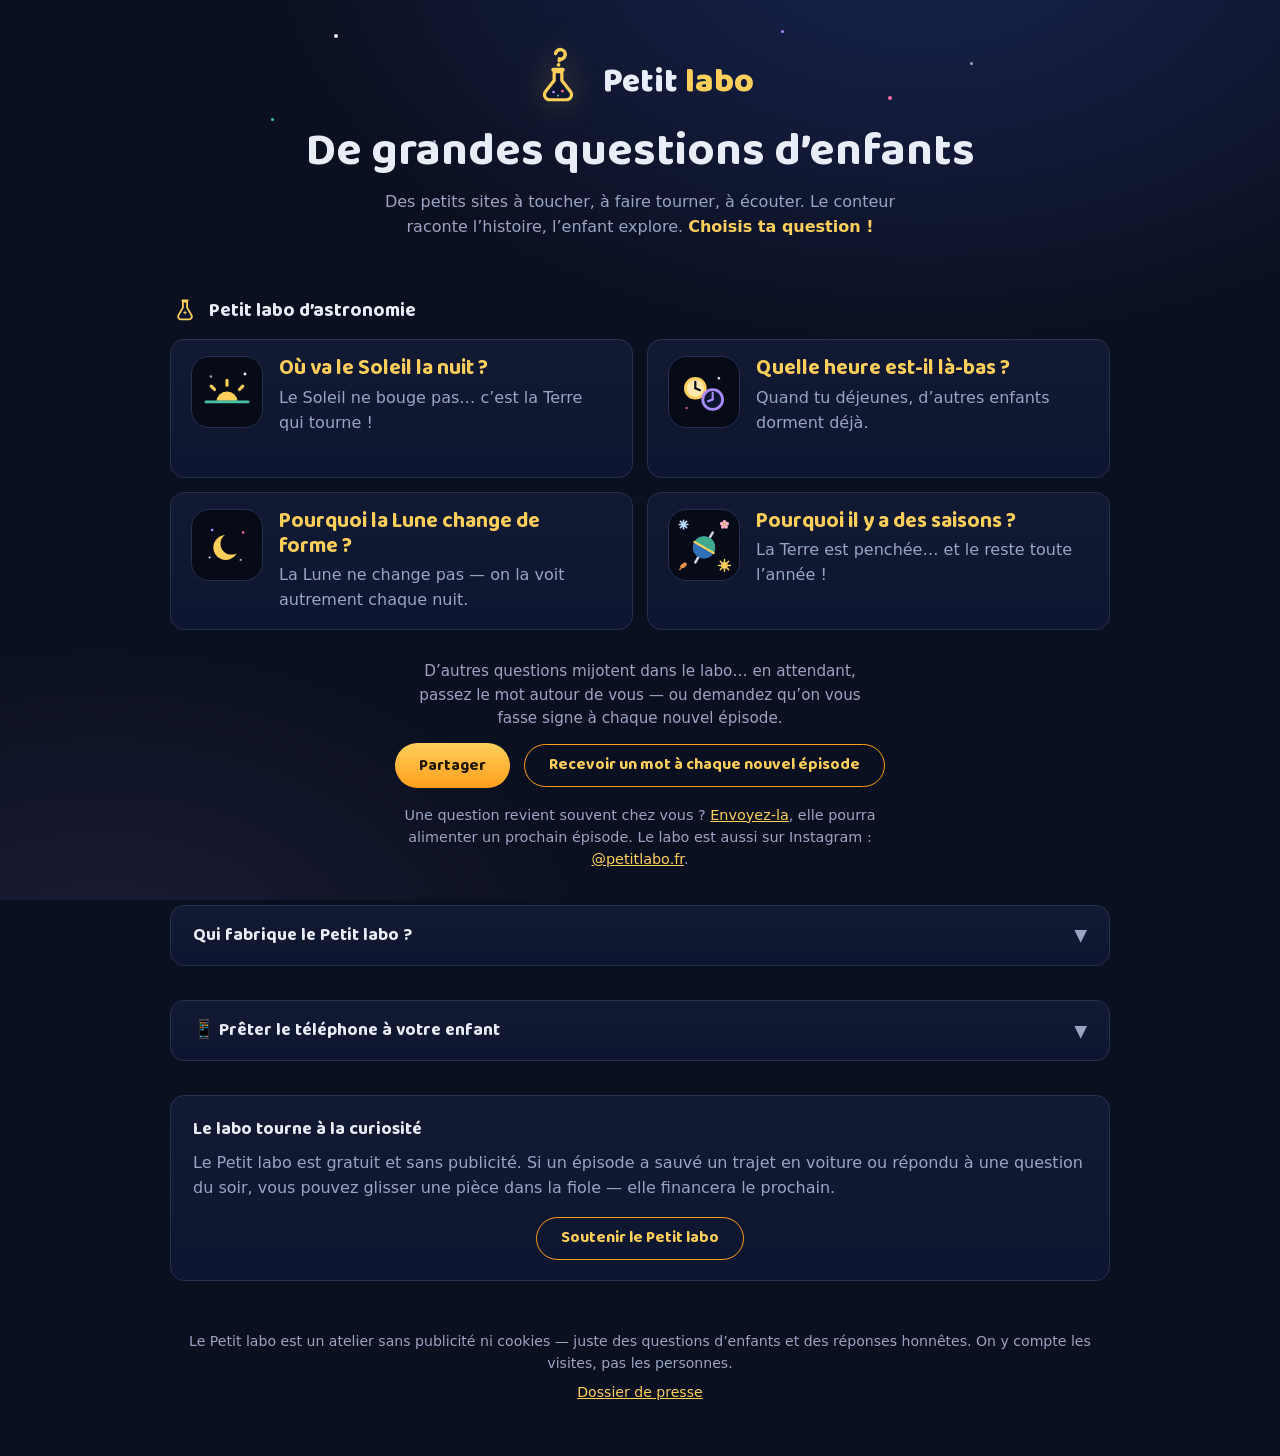
==== commit d209b316: "Accueil : la pilule dit « à chaque nouvel épisode », pas « à chaque sortie » Isolé dans un bouton, «" ====
--- a/index.html
+++ b/index.html
@@ -186,7 +186,7 @@
     <!-- La suite, sous les cartes : l'« à venir », le partage et les deux
          portes vers bonjour@petit-labo.fr en un seul moment. Partager garde
          l'or plein (bouche-à-oreille = canal n° 1 du plan) ; « Recevoir un
-         mot à chaque sortie » est un mailto pré-rempli en pilule contour : le
+         mot à chaque nouvel épisode » est un mailto pré-rempli en pilule contour : le
          parent n'a rien à taper, il envoie. Le site est statique, on ne
          collecte aucune adresse — c'est le parent qui écrit, et il se
          désinscrit en répondant. Objets distincts pour trier d'un coup d'œil
@@ -201,7 +201,7 @@
       <p class="partage-action">
         <button id="btn-partager" type="button">Partager</button>
         <a class="pilule-contour" href="mailto:bonjour@petit-labo.fr?subject=Les%20prochains%20%C3%A9pisodes%20du%20Petit%20labo&amp;body=Bonjour%20David%2C%0A%0AUn%20petit%20mot%20%C3%A0%20chaque%20nouvel%20%C3%A9pisode%20%3F%0A%0AMerci%20!">Recevoir
-          un mot à chaque sortie</a>
+          un mot à chaque nouvel épisode</a>
         <span id="partage-etat" role="status" aria-live="polite" hidden></span>
       </p>
       <p class="partage-suite">Une question revient souvent chez vous&nbsp;?
--- a/css/style.css
+++ b/css/style.css
@@ -170,7 +170,7 @@
 }
 /* le seul bouton plein visible de la page (règle de la charte) : il revient
    à l'action principale, et le bouche-à-oreille est le canal n° 1 du plan —
-   « recevoir un mot à chaque sortie » et le soutien passent en contour */
+   « recevoir un mot à chaque nouvel épisode » et le soutien passent en contour */
 #btn-partager {
   font-family: var(--titres); font-size: 1rem; font-weight: 700;
   color: #201500; background: linear-gradient(180deg, var(--sun), var(--sun-deep));
@@ -247,7 +247,7 @@
 .soutien p.soutien-action { margin-top: 16px; text-align: center; }
 /* en contour : le pourboire se propose, il ne se brandit pas — l'or plein
    appartient au bouton Partager. Même pilule contour pour « recevoir un mot à
-   chaque sortie » sous les cartes. */
+   chaque nouvel épisode » sous les cartes. */
 .soutien-action a, .pilule-contour {
   display: inline-block; text-decoration: none;
   font-family: var(--titres); font-size: 1rem; font-weight: 700;
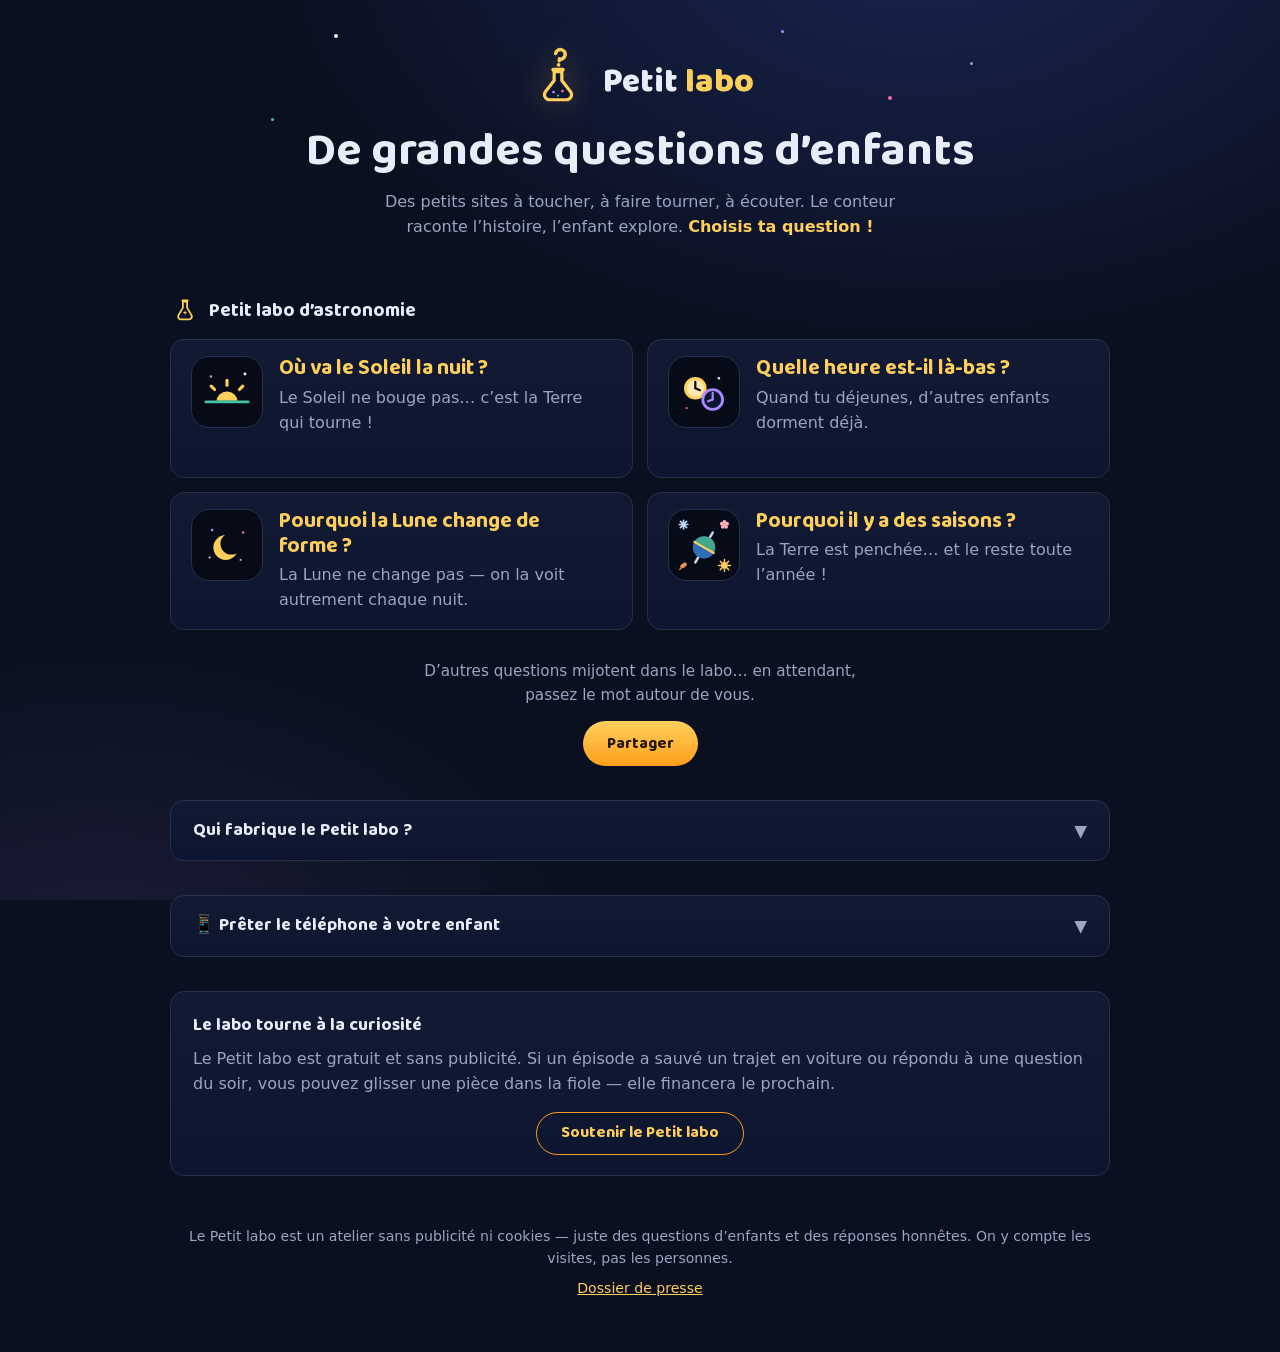
==== commit 6845ef68: "Promesse : « on compte les visites, pas les personnes » GoatCounter décrit lui-même sa mesure de ses" ====
--- a/index.html
+++ b/index.html
@@ -183,32 +183,18 @@
 
     </section>
 
-    <!-- La suite, sous les cartes : l'« à venir », le partage et les deux
-         portes vers bonjour@petit-labo.fr en un seul moment. Partager garde
-         l'or plein (bouche-à-oreille = canal n° 1 du plan) ; « Recevoir un
-         mot à chaque nouvel épisode » est un mailto pré-rempli en pilule contour : le
-         parent n'a rien à taper, il envoie. Le site est statique, on ne
-         collecte aucune adresse — c'est le parent qui écrit, et il se
-         désinscrit en répondant. Objets distincts pour trier d'un coup d'œil
-         dans la boîte. Instagram : un lien texte nu, jamais un widget (« ni
-         bouton de réseau social qui vous suit », page presse).
-         js/partage.js fait le geste de partage (natif sinon copie du lien,
-         jamais d'échec silencieux). -->
+    <!-- Le partage accompagne les épisodes sans leur voler la vedette : une
+         phrase et un bouton sous les cartes (l'« à venir » et l'invitation à
+         partager fusionnés en un seul moment). js/partage.js fait le geste
+         (partage natif du téléphone si le navigateur sait, copie du lien
+         sinon, jamais d'échec silencieux). -->
     <div class="partage">
       <p class="partage-phrase">D’autres questions mijotent dans le labo…
-        en attendant, passez le mot autour de vous — ou demandez qu’on vous
-        fasse signe à chaque nouvel épisode.</p>
+        en attendant, passez le mot autour de vous.</p>
       <p class="partage-action">
         <button id="btn-partager" type="button">Partager</button>
-        <a class="pilule-contour" href="mailto:bonjour@petit-labo.fr?subject=Les%20prochains%20%C3%A9pisodes%20du%20Petit%20labo&amp;body=Bonjour%20David%2C%0A%0AUn%20petit%20mot%20%C3%A0%20chaque%20nouvel%20%C3%A9pisode%20%3F%0A%0AMerci%20!">Recevoir
-          un mot à chaque nouvel épisode</a>
         <span id="partage-etat" role="status" aria-live="polite" hidden></span>
       </p>
-      <p class="partage-suite">Une question revient souvent chez vous&nbsp;?
-        <a href="mailto:bonjour@petit-labo.fr?subject=Une%20question%20d%E2%80%99enfant%20pour%20le%20Petit%20labo&amp;body=Bonjour%20David%2C%0A%0AVoici%20une%20question%20qui%20revient%20souvent%20%C3%A0%20la%20maison%20%3A%0A%0A">Envoyez-la</a>,
-        elle pourra alimenter un prochain épisode.
-        Le labo est aussi sur Instagram&nbsp;:
-        <a href="https://www.instagram.com/petitlabo.fr/" rel="noopener">@petitlabo.fr</a>.</p>
     </div>
 
     <!-- Qui est derrière le labo : posé AVANT le bloc de soutien, parce qu'on
--- a/css/style.css
+++ b/css/style.css
@@ -163,10 +163,16 @@
 
 .partage { margin: 30px 0 0; text-align: center; }
 .partage-phrase { margin: 0 auto; max-width: 46ch; color: var(--muted); font-size: .95rem; }
-/* deux pilules côte à côte, qui passent l'une sous l'autre sur un petit écran */
+/* deux pilules : côte à côte quand la ligne les tient, sinon l'une sous
+   l'autre à la même largeur — deux longueurs différentes empilées faisaient
+   deux objets, pas un ensemble (retour de David sur téléphone) */
 .partage-action {
-  margin: 12px 0 0;
-  display: flex; flex-wrap: wrap; justify-content: center; align-items: center; gap: 10px 14px;
+  margin: 14px auto 0; max-width: 360px;
+  display: flex; flex-direction: column; align-items: stretch; gap: 10px;
+}
+.partage-action > #btn-partager, .partage-action > .pilule-contour { text-align: center; }
+@media (min-width: 720px) {
+  .partage-action { max-width: none; flex-direction: row; flex-wrap: wrap; justify-content: center; align-items: center; gap: 10px 14px; }
 }
 /* le seul bouton plein visible de la page (règle de la charte) : il revient
    à l'action principale, et le bouche-à-oreille est le canal n° 1 du plan —
@@ -182,8 +188,8 @@
 #partage-etat { flex-basis: 100%; margin-top: 2px; color: var(--teal); font-size: .95rem; }
 /* les deux portes vers la boîte du labo, et le compte vitrine : une ligne
    discrète, des liens en or comme tout lien de la famille */
-.partage-suite { margin: 16px auto 0; max-width: 52ch; color: var(--muted); font-size: .9rem; }
-.partage-suite a { color: var(--sun); }
+.partage-suite { margin: 16px auto 0; max-width: 46ch; color: var(--muted); font-size: .9rem; }
+.partage-suite a { color: var(--sun); white-space: nowrap; }
 
 /* ---------- blocs repliés destinés au parent (conseils, à propos) ---------- */
 
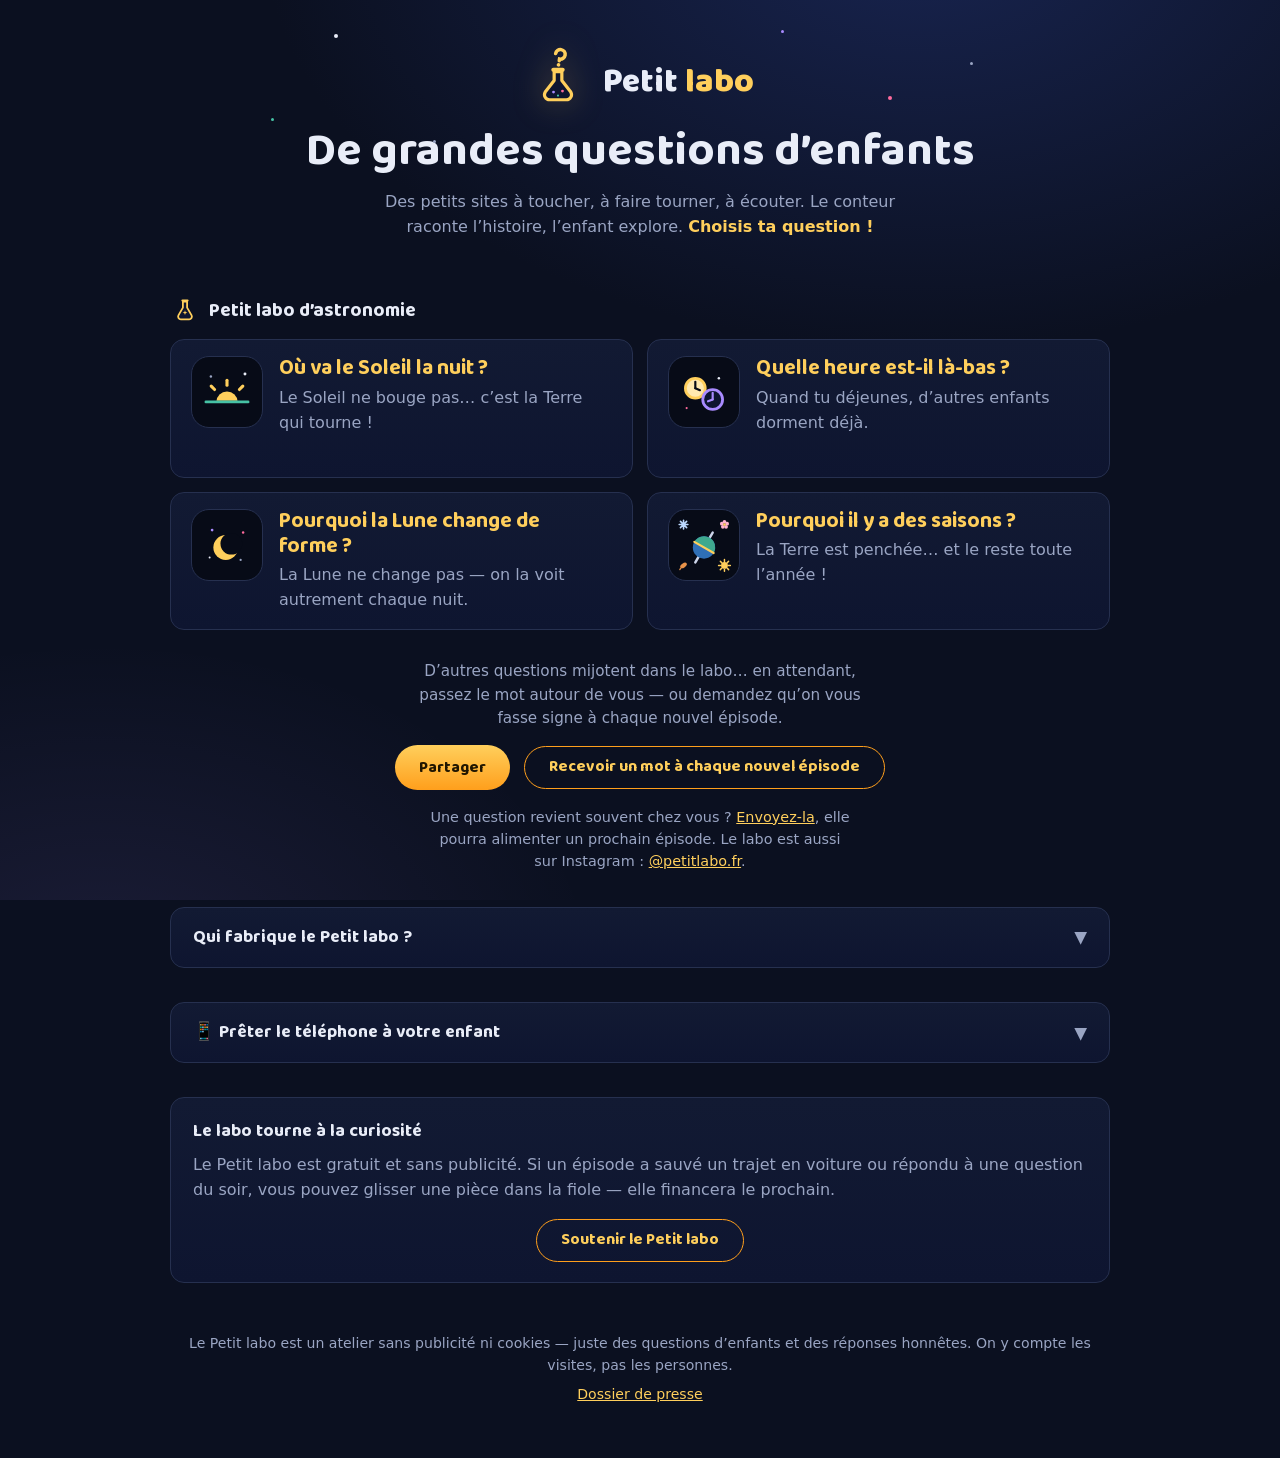
==== commit 9c9dad29: "Merge pull request #34 from davidb-prog/claude/contact-page-instagram-visibility-jdbqgm" ====
--- a/index.html
+++ b/index.html
@@ -183,18 +183,32 @@
 
     </section>
 
-    <!-- Le partage accompagne les épisodes sans leur voler la vedette : une
-         phrase et un bouton sous les cartes (l'« à venir » et l'invitation à
-         partager fusionnés en un seul moment). js/partage.js fait le geste
-         (partage natif du téléphone si le navigateur sait, copie du lien
-         sinon, jamais d'échec silencieux). -->
+    <!-- La suite, sous les cartes : l'« à venir », le partage et les deux
+         portes vers bonjour@petit-labo.fr en un seul moment. Partager garde
+         l'or plein (bouche-à-oreille = canal n° 1 du plan) ; « Recevoir un
+         mot à chaque nouvel épisode » est un mailto pré-rempli en pilule contour : le
+         parent n'a rien à taper, il envoie. Le site est statique, on ne
+         collecte aucune adresse — c'est le parent qui écrit, et il se
+         désinscrit en répondant. Objets distincts pour trier d'un coup d'œil
+         dans la boîte. Instagram : un lien texte nu, jamais un widget (« ni
+         bouton de réseau social qui vous suit », page presse).
+         js/partage.js fait le geste de partage (natif sinon copie du lien,
+         jamais d'échec silencieux). -->
     <div class="partage">
       <p class="partage-phrase">D’autres questions mijotent dans le labo…
-        en attendant, passez le mot autour de vous.</p>
+        en attendant, passez le mot autour de vous — ou demandez qu’on vous
+        fasse signe à chaque nouvel épisode.</p>
       <p class="partage-action">
         <button id="btn-partager" type="button">Partager</button>
+        <a class="pilule-contour" href="mailto:bonjour@petit-labo.fr?subject=Les%20prochains%20%C3%A9pisodes%20du%20Petit%20labo&amp;body=Bonjour%20David%2C%0A%0AUn%20petit%20mot%20%C3%A0%20chaque%20nouvel%20%C3%A9pisode%20%3F%0A%0AMerci%20!">Recevoir
+          un mot à chaque nouvel épisode</a>
         <span id="partage-etat" role="status" aria-live="polite" hidden></span>
       </p>
+      <p class="partage-suite">Une question revient souvent chez vous&nbsp;?
+        <a href="mailto:bonjour@petit-labo.fr?subject=Une%20question%20d%E2%80%99enfant%20pour%20le%20Petit%20labo&amp;body=Bonjour%20David%2C%0A%0AVoici%20une%20question%20qui%20revient%20souvent%20%C3%A0%20la%20maison%20%3A%0A%0A">Envoyez-la</a>,
+        elle pourra alimenter un prochain épisode.
+        Le labo est aussi sur Instagram&nbsp;:
+        <a href="https://www.instagram.com/petitlabo.fr/" rel="noopener">@petitlabo.fr</a>.</p>
     </div>
 
     <!-- Qui est derrière le labo : posé AVANT le bloc de soutien, parce qu'on
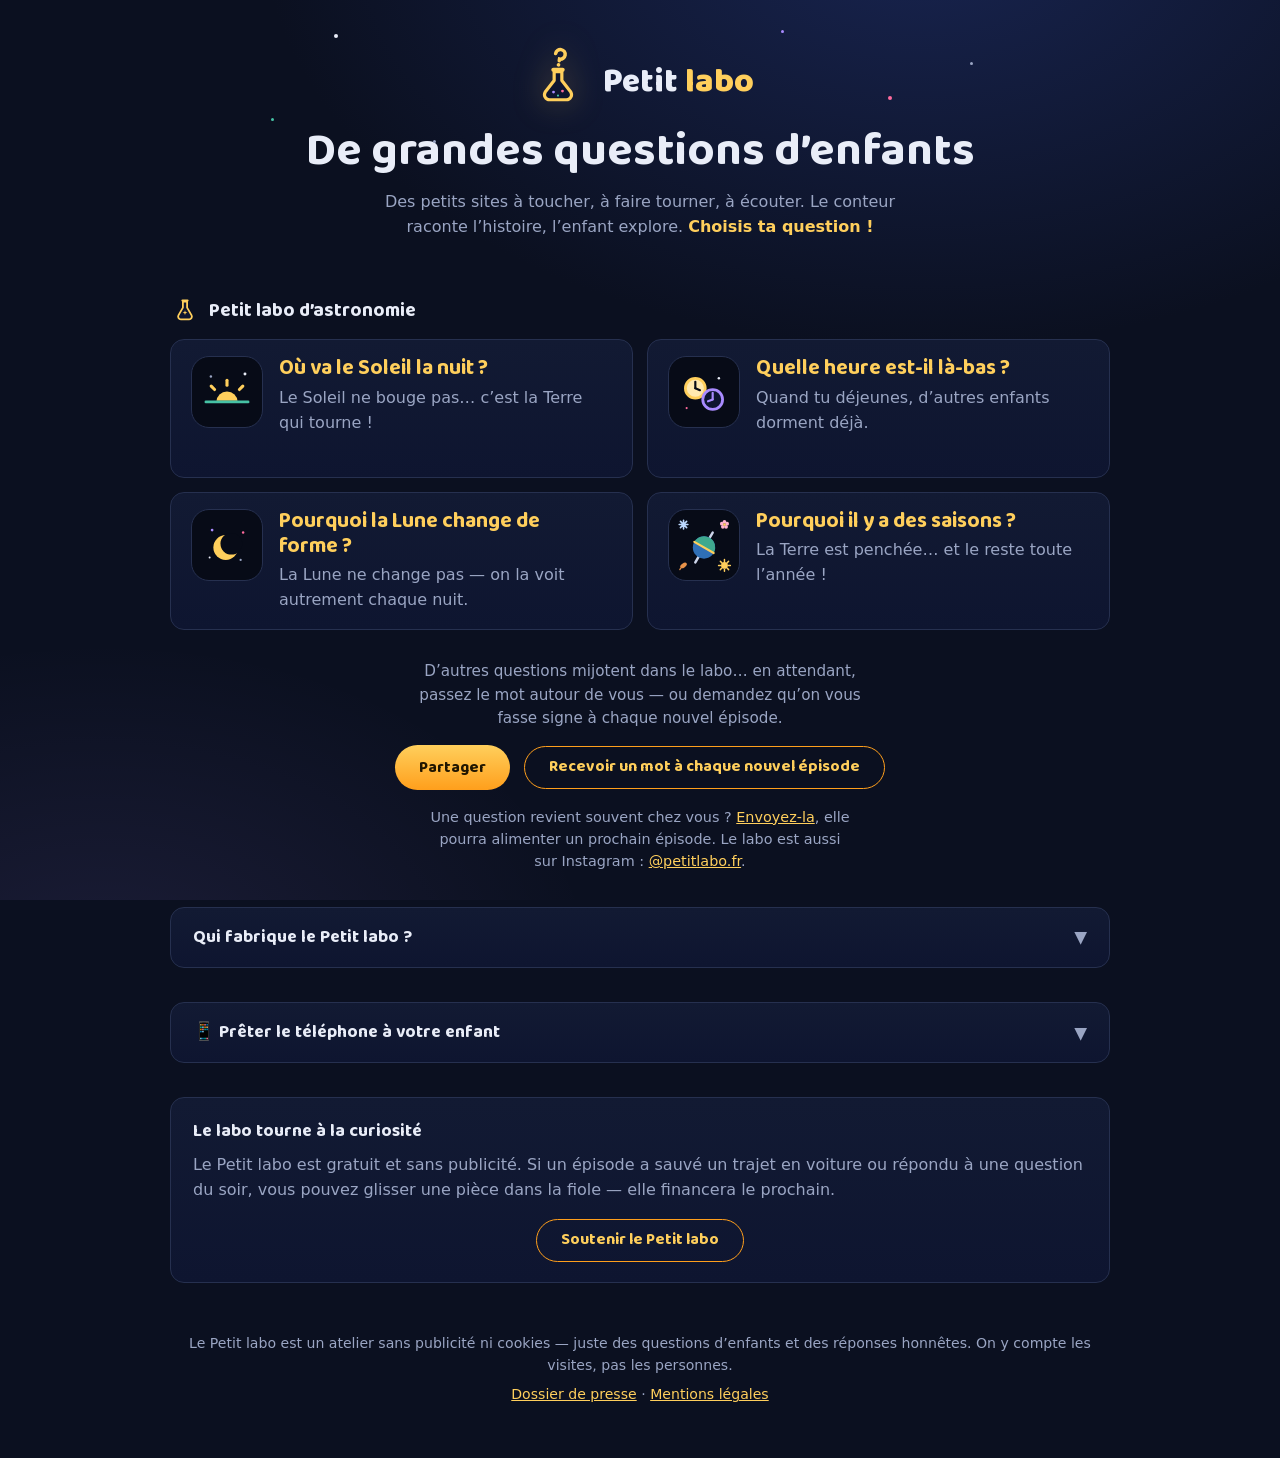
==== commit e55b5986: "Mentions légales : la page, et son lien depuis l'accueil et la presse Le fondateur de Stelvision l'a" ====
--- a/index.html
+++ b/index.html
@@ -289,9 +289,10 @@
     <p>Le Petit labo est un atelier sans publicité ni cookies —
       juste des questions d’enfants et des réponses honnêtes.
       On y compte les visites, pas les personnes.</p>
-    <!-- le pont vers le dossier de presse : discret, en dernière ligne — il
-         s'adresse à qui écrit sur le labo, jamais au parent qui vient jouer -->
-    <p class="pied-presse"><a href="/presse/">Dossier de presse</a></p>
+    <!-- les ponts vers le dossier de presse et les mentions légales : discrets,
+         en dernière ligne — ils s'adressent à qui écrit sur le labo ou vérifie
+         qui l'édite, jamais au parent qui vient jouer -->
+    <p class="pied-presse"><a href="/presse/">Dossier de presse</a> · <a href="/mentions-legales/">Mentions légales</a></p>
   </footer>
 
   <script src="/js/install.js" defer></script>
